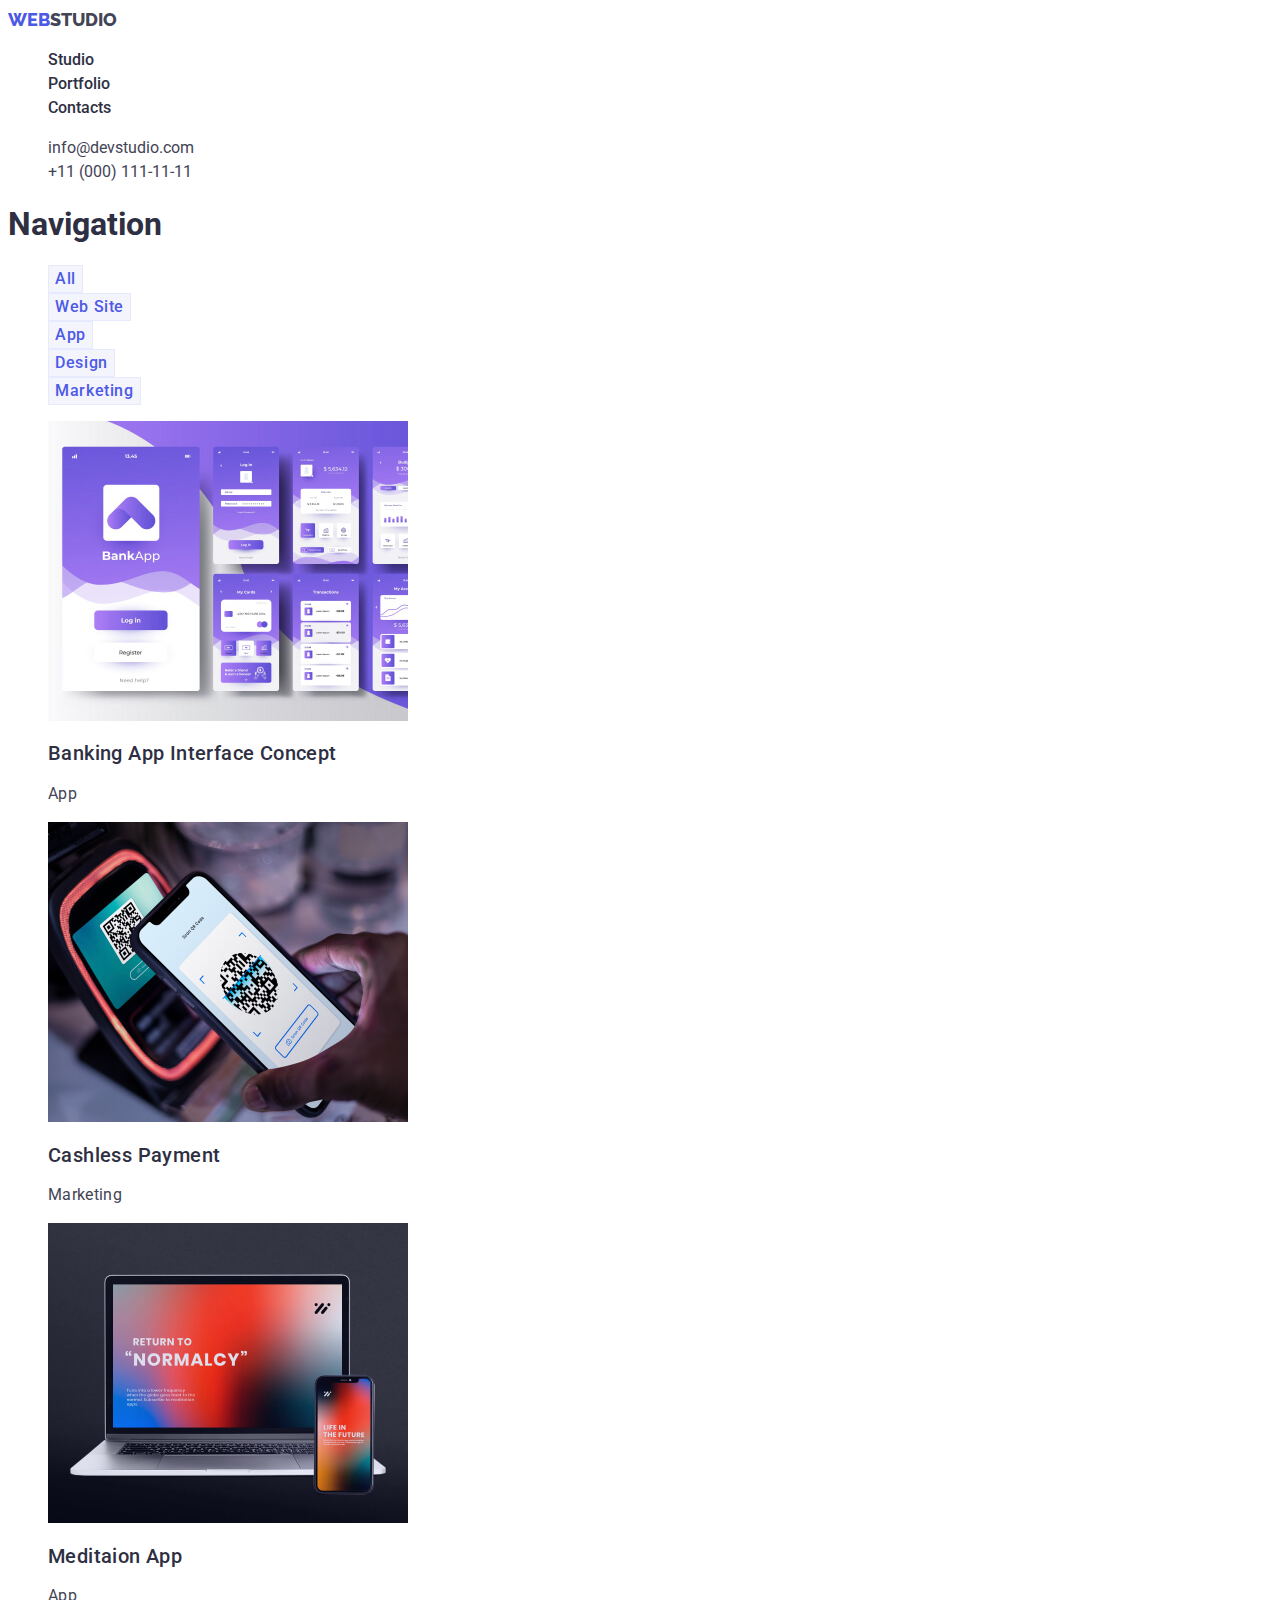
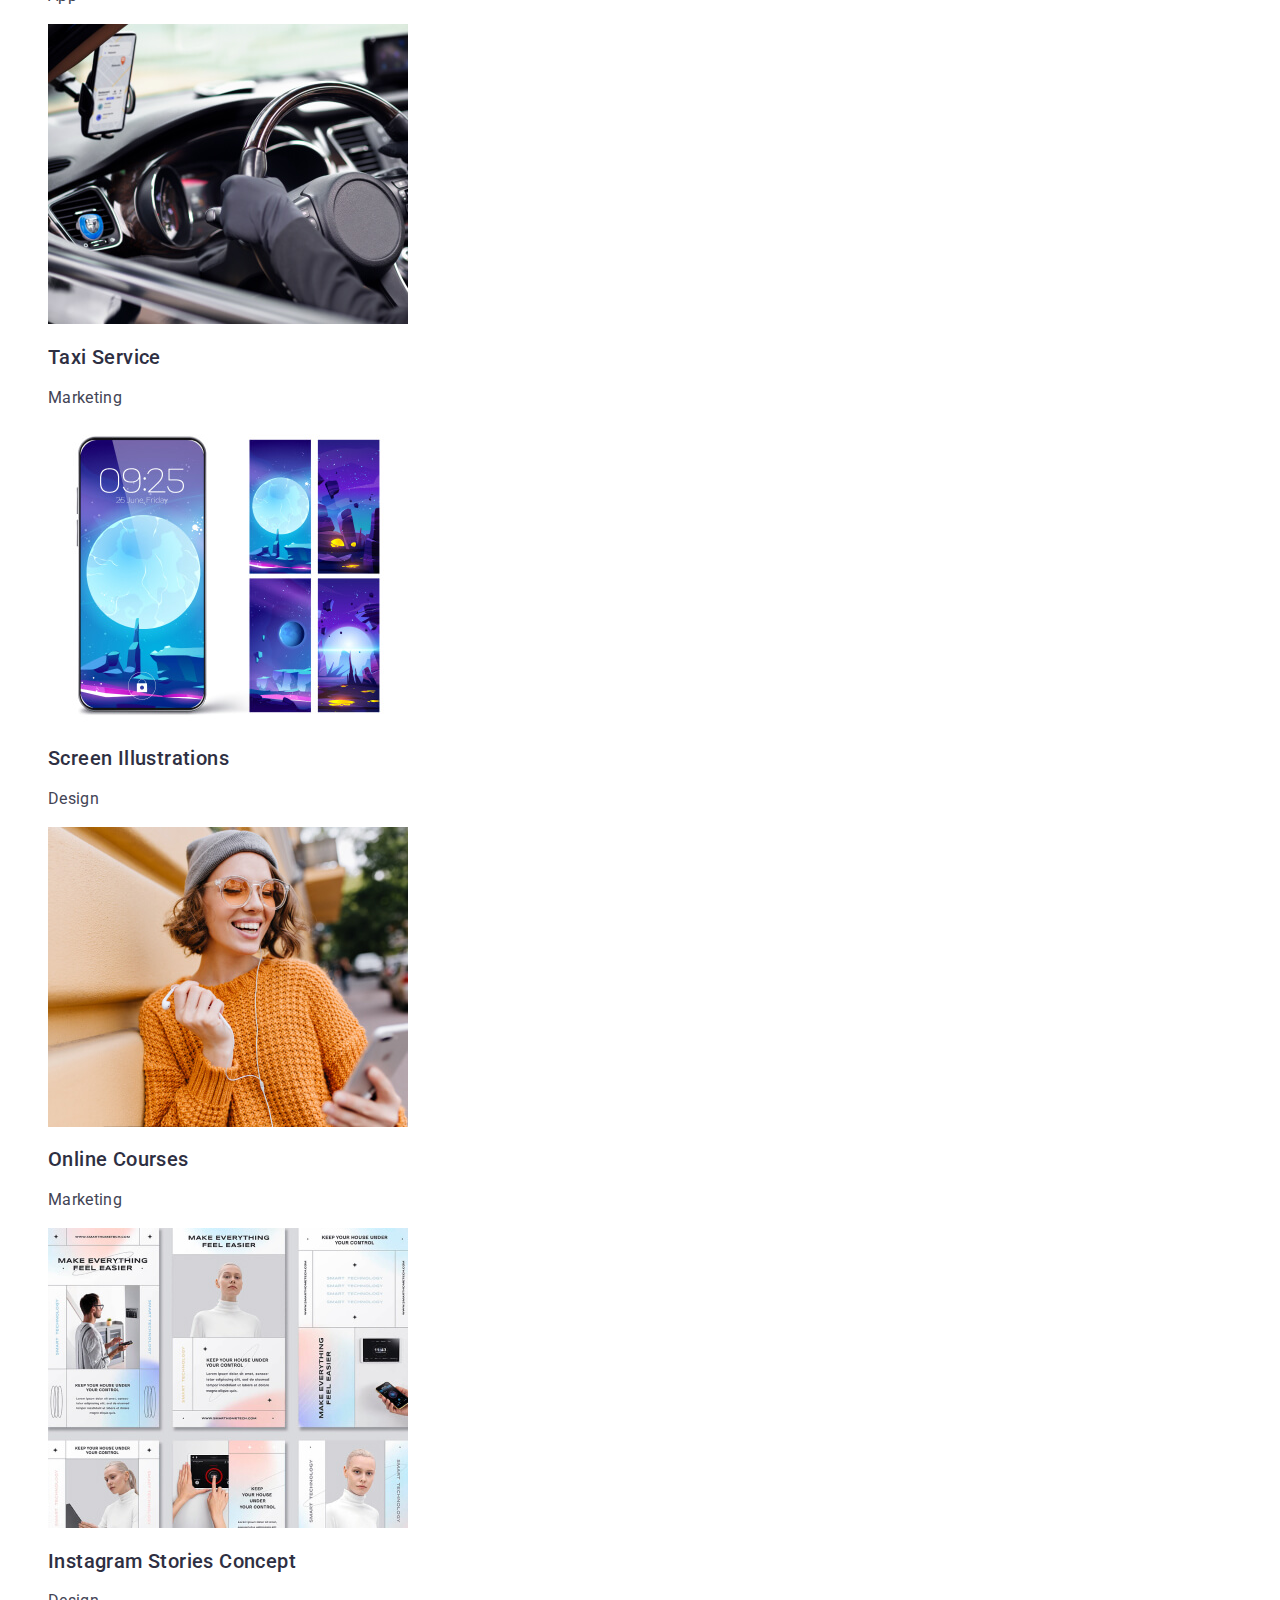
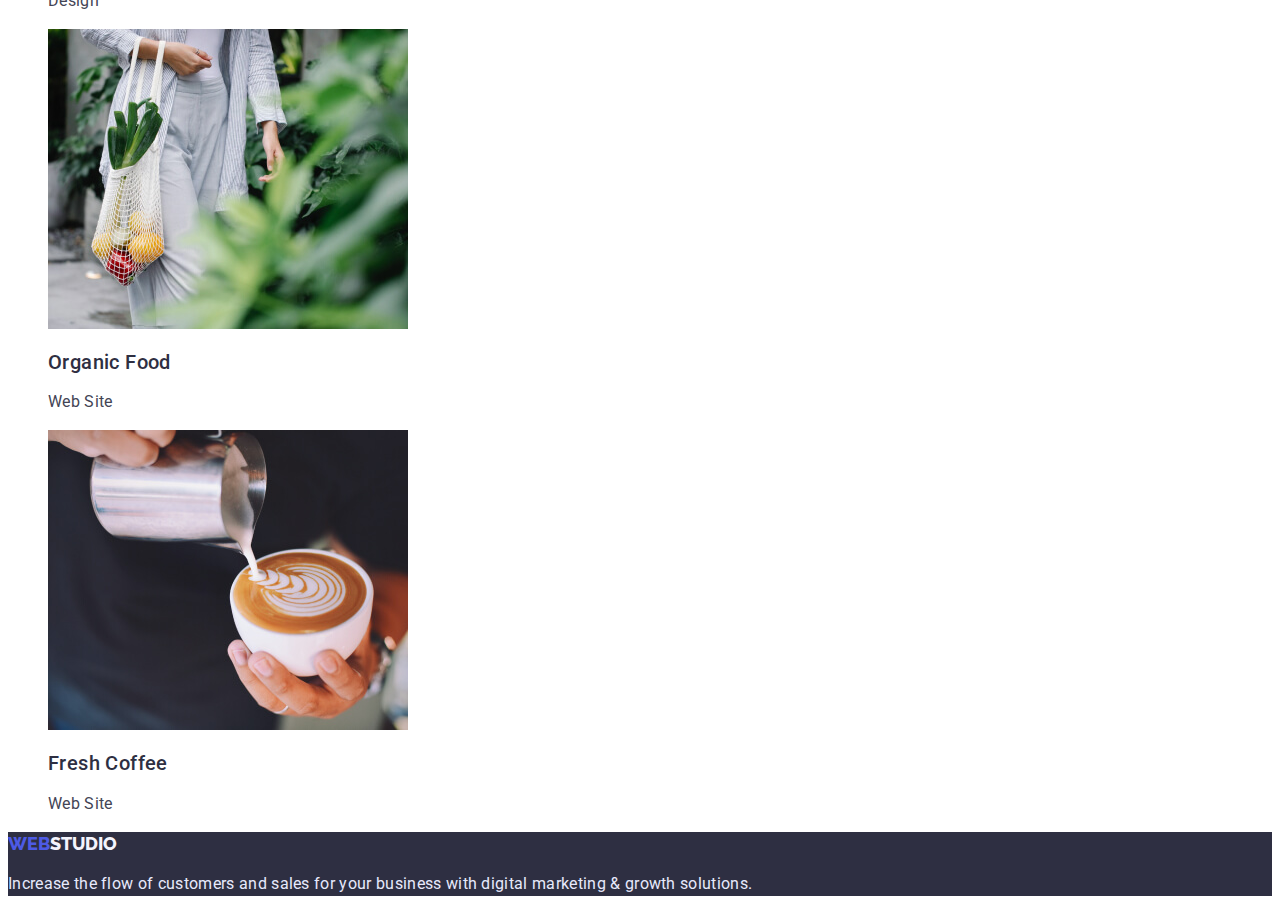
==== portfolio.html @ 5d513c75 "Initial commit" ====
<!DOCTYPE html>
<html lang="en">
  <head>
    <meta charset="UTF-8" />
    <meta http-equiv="X-UA-Compatible" content="IE=edge" />
    <meta name="viewport" content="width=device-width, initial-scale=1.0" />
    <title>WebStudio</title>
    <link rel="stylesheet" href="./css/style.css" />
    <link rel="preconnect" href="https://fonts.googleapis.com" />
    <link rel="preconnect" href="https://fonts.gstatic.com" crossorigin />
    <link
      href="https://fonts.googleapis.com/css2?family=Raleway:wght@800&family=Roboto:wght@400;500;700;900&display=swap"
      rel="stylesheet"
    />
  </head>
  <body>
    <!-- шапка -->
    <header>
      <nav>
        <a href="./index.html" class="logo"
          >Web<span class="logo-text">Studio</span></a
        >
        <ul class="menu">
          <li><a href="./index.html" class="menu-item">Studio</a></li>
          <li><a href="" class="menu-item">Portfolio</a></li>
          <li><a href="" class="menu-item">Contacts</a></li>
        </ul>
      </nav>
      <address class="address">
        <ul>
          <li>
            <a href="mailto:info@devstudio.com" class="address-item"
              >info@devstudio.com</a
            >
          </li>
          <li>
            <a href="tel:+110001111111" class="address-item"
              >+11 (000) 111-11-11</a
            >
          </li>
        </ul>
      </address>
    </header>
    <!-- основа -->
    <main>
      <!-- Перша секція -->
      <section class="filter">
        <h1>Navigation</h1>
          <ul>
            <li class="filter-list">
              <button type="button" class="filter-button">All</button>
            </li>
            <li class="filter-list">
              <button type="button" class="filter-button">Web Site</button>
            </li>
            <li class="filter-list">
              <button type="button" class="filter-button">App</button>
            </li>
            <li class="filter-list">
              <button type="button" class="filter-button">Design</button>
            </li>
            <li class="filter-list">
              <button type="button" class="filter-button">Marketing</button>
            </li>
          </ul>

        <ul>
          <li>
            <a href="">
              <img src="./images/firstsectionimg1.jpg" alt="app" width="360" />
              <h2 class="portfolio-info">Banking App Interface Concept</h2>
              <p class="portfolio-about">App</p>
            </a>
          </li>
          <li>
            <a href="">
              <img
                src="./images/firstsectionimg2.jpg"
                alt="marketing"
                width="360"
              />
              <h2 class="portfolio-info">Cashless Payment</h2>
              <p class="portfolio-about">Marketing</p>
            </a>
          </li>
          <li>
            <a href="">
              <img src="./images/firstsectionimg3.jpg" alt="app" width="360" />
              <h2 class="portfolio-info">Meditaion App</h2>
              <p class="portfolio-about">App</p>
            </a>
          </li>
          <li>
            <a href="">
              <img
                src="./images/secondsectionimg1.jpg"
                alt="Marketing"
                width="360"
              />
              <h2 class="portfolio-info">Taxi Service</h2>
              <p class="portfolio-about">Marketing</p>
            </a>
          </li>
          <li>
            <a href="">
              <img
                src="./images/secondsectionimg2.jpg"
                alt="Design"
                width="360"
              />
              <h2 class="portfolio-info">Screen Illustrations</h2>
              <p class="portfolio-about">Design</p>
            </a>
          </li>
          <li>
            <a href="">
              <img
                src="./images/secondsectionimg3.jpg"
                alt="Marketing"
                width="360"
              />
              <h2 class="portfolio-info">Online Courses</h2>
              <p class="portfolio-about">Marketing</p>
            </a>
          </li>
          <li>
            <a href="">
              <img
                src="./images/thirdsectionimg1.jpg"
                alt="Design"
                width="360"
              />
              <h2 class="portfolio-info">Instagram Stories Concept</h2>
              <p class="portfolio-about">Design</p>
            </a>
          </li>
          <li>
            <a href="">
              <img
                src="./images/thirdsectionimg2.jpg"
                alt="Web Site"
                width="360"
              />
              <h2 class="portfolio-info">Organic Food</h2>
              <p class="portfolio-about">Web Site</p>
            </a>
          </li>
          <li>
            <a href="">
              <img
                src="./images/thirdsectionimg3.jpg"
                alt="Web Site"
                width="360"
              />
              <h2 class="portfolio-info">Fresh Coffee</h2>
              <p class="portfolio-about">Web Site</p>
            </a>
          </li>
        </ul>
      </section>
    </main>
    <footer class="footer">
      <a href="./index.html" class="logo"
        >Web<span class="logo-second-text">Studio</span></a
      >
      <p class="footer-text">
        Increase the flow of customers and sales for your business with digital
        marketing & growth solutions.
      </p>
    </footer>
  </body>
</html>
---- css/style.css ----
/* Root налаштування */
:root {
    --navy-blue: #2E2F42; 
    --slate: #434455;
    --hover-ocean: #404BBF;
    --iris: #4D5AE5;
    --cloud: #F4F4FD;
}
ol, ul {
    list-style: none;
  }
  
a {
    text-decoration: none;
    font-style: normal;

}

body {
    font-family: "Roboto", sans-serif;
    color: #2E2F42;
    background-color: #fff;
}

/* Studio! */

/* Header */
/* Header logo */
.logo {
    font-family: "Raleway", sans-serif;
    font-weight: 800;
    font-size: 18px;
    line-height: 24px;
    color: var(--iris);
    text-transform: uppercase;
}

.logo-text {
    color: var(--slate);
}
.logo-second-text {
    color: var(--cloud);
}
/* /Header logo */
/* Header Menu */
.menu {
    font-weight: 500;
    font-size: 16px;
    line-height: 24px;
}
.menu-item {
    color: var(--navy-blue);
}
.menu-item:hover,
.menu-item:focus {
    color: var(--hover-ocean);
}
/* /Header Menu */
/* Header address */
.address {
}
.address-item {
    color: var(--slate);
    font-weight: 400;
    font-size: 16px;
    line-height: 24px;
}
.address-item:hover,
.address-item:focus {
    color: var(--hover-ocean);
}
/* /Header address */
/* /Header */

/* Main */
/* Hero section */
.hero-section {
    background-color: var(--navy-blue) ;
}
.hero-text {
    color: #fff;
    font-weight: 700;
    font-size: 56px;
    line-height: 60px;
    letter-spacing: 0.02em;
    
}
.hero-button {
    background-color: var(--iris);
    color: #fff;
    font-weight: 500;
    font-size: 16px;
    line-height: 24px;  
    letter-spacing: 0.04em;
    font-family: inherit;
    cursor: pointer;
}
.hero-button:hover,
.hero-button:focus {
    background-color: var(--hover-ocean);
}
/* /Hero section */

/* Section text */
.info {
}
.info-main{
    font-weight: 500;
    font-size: 20px;
    line-height: 24px;
    color: var(--navy-blue);
}
.info-text {
    font-weight: 400;
    font-size: 16px;
    line-height: 24px;
    letter-spacing: 0.02em;
    color: var(--slate);
}
/* /Section text */

/* Section about working */
.work {
}
.work-main {
    font-weight: 700;
    font-size: 36px;
    line-height: 40px;
    letter-spacing: 0.02em;
    color: var(--navy-blue);
}
/* /Section about working */


/* Section Team */
.team {
    background: var(--cloud);
}
.team-main {
    font-weight: 700;
    font-size: 36px;
    line-height: 40px;
    letter-spacing: 0.02em;
    color: var(--navy-blue);
}
.team-block {
    background-color: #fff;
}
.about-team {
    font-weight: 500;
    font-size: 20px;
    line-height: 24px;
    letter-spacing: 0.02em;
    color: var(--navy-blue);
}
.team-position {
    font-weight: 400;
    font-size: 16px;
    line-height: 24px;
    letter-spacing: 0.02em;
    color: var(--slate);
}
/* /Section Team */
/* /Main */

/* footer */
.footer {
    background-color: var(--navy-blue);
}
.footer-text {
    font-weight: 400;
    font-size: 16px;
    line-height: 24px;
    letter-spacing: 0.02em;
    color: #E7E9FC;
}

/* Portfolio */
.filter {
}
.filter-list {

}
.filter-button {
    font-family: inherit;
    font-weight: 500;
    font-size: 16px;
    line-height: 24px;
    letter-spacing: 0.04em;
    background-color: #F4F4FD;
    color: #4D5AE5;
    border: 1px solid rgba(231, 233, 252, 1);
    cursor: pointer;
}
.filter-button:hover,
.filter-button:focus {
    background-color: var(--hover-ocean);
    color: #fff;
}
.portfolio-info {
    font-weight: 500;
    font-size: 20px;
    line-height: 24px;
    letter-spacing: 0.02em;
    color: var(--navy-blue);
}
.portfolio-about {
    font-weight: 400;
    font-size: 16px;
    line-height: 24px;
    letter-spacing: 0.02em;
    color: var(--slate);
}
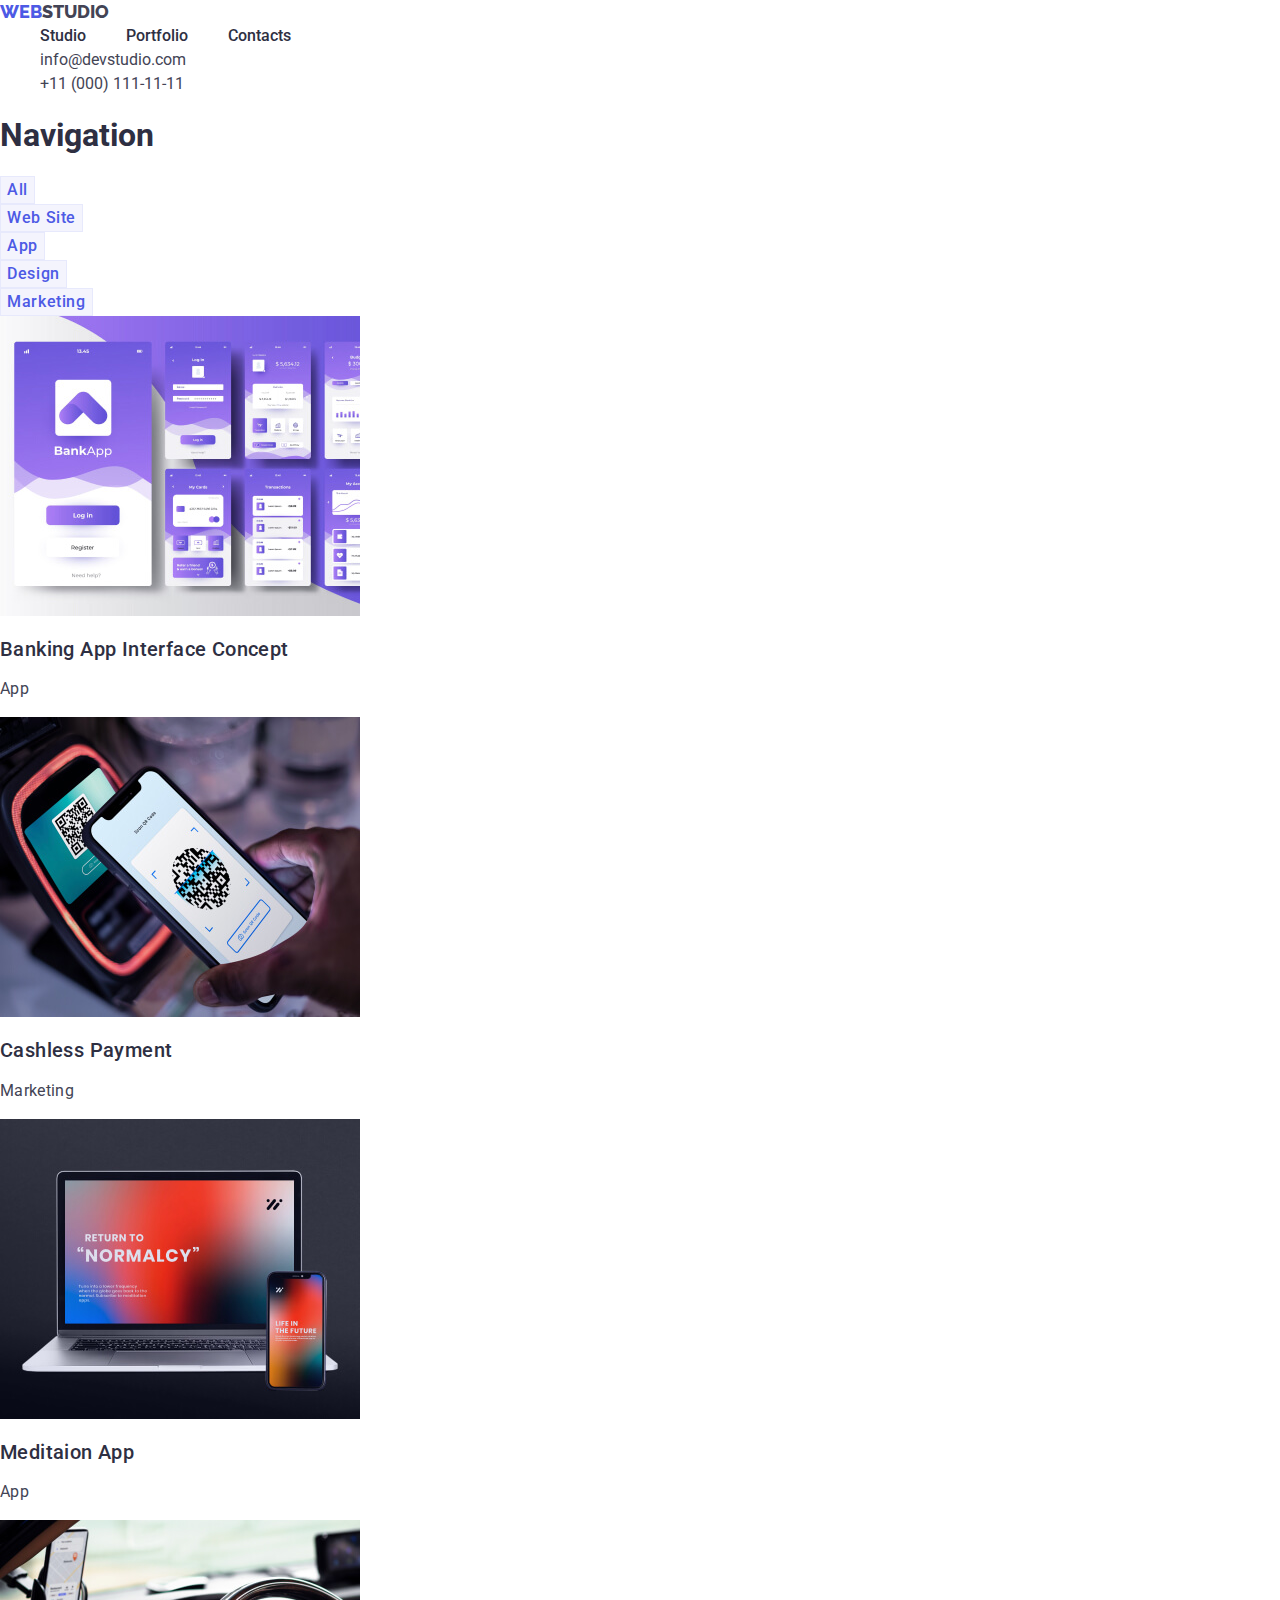
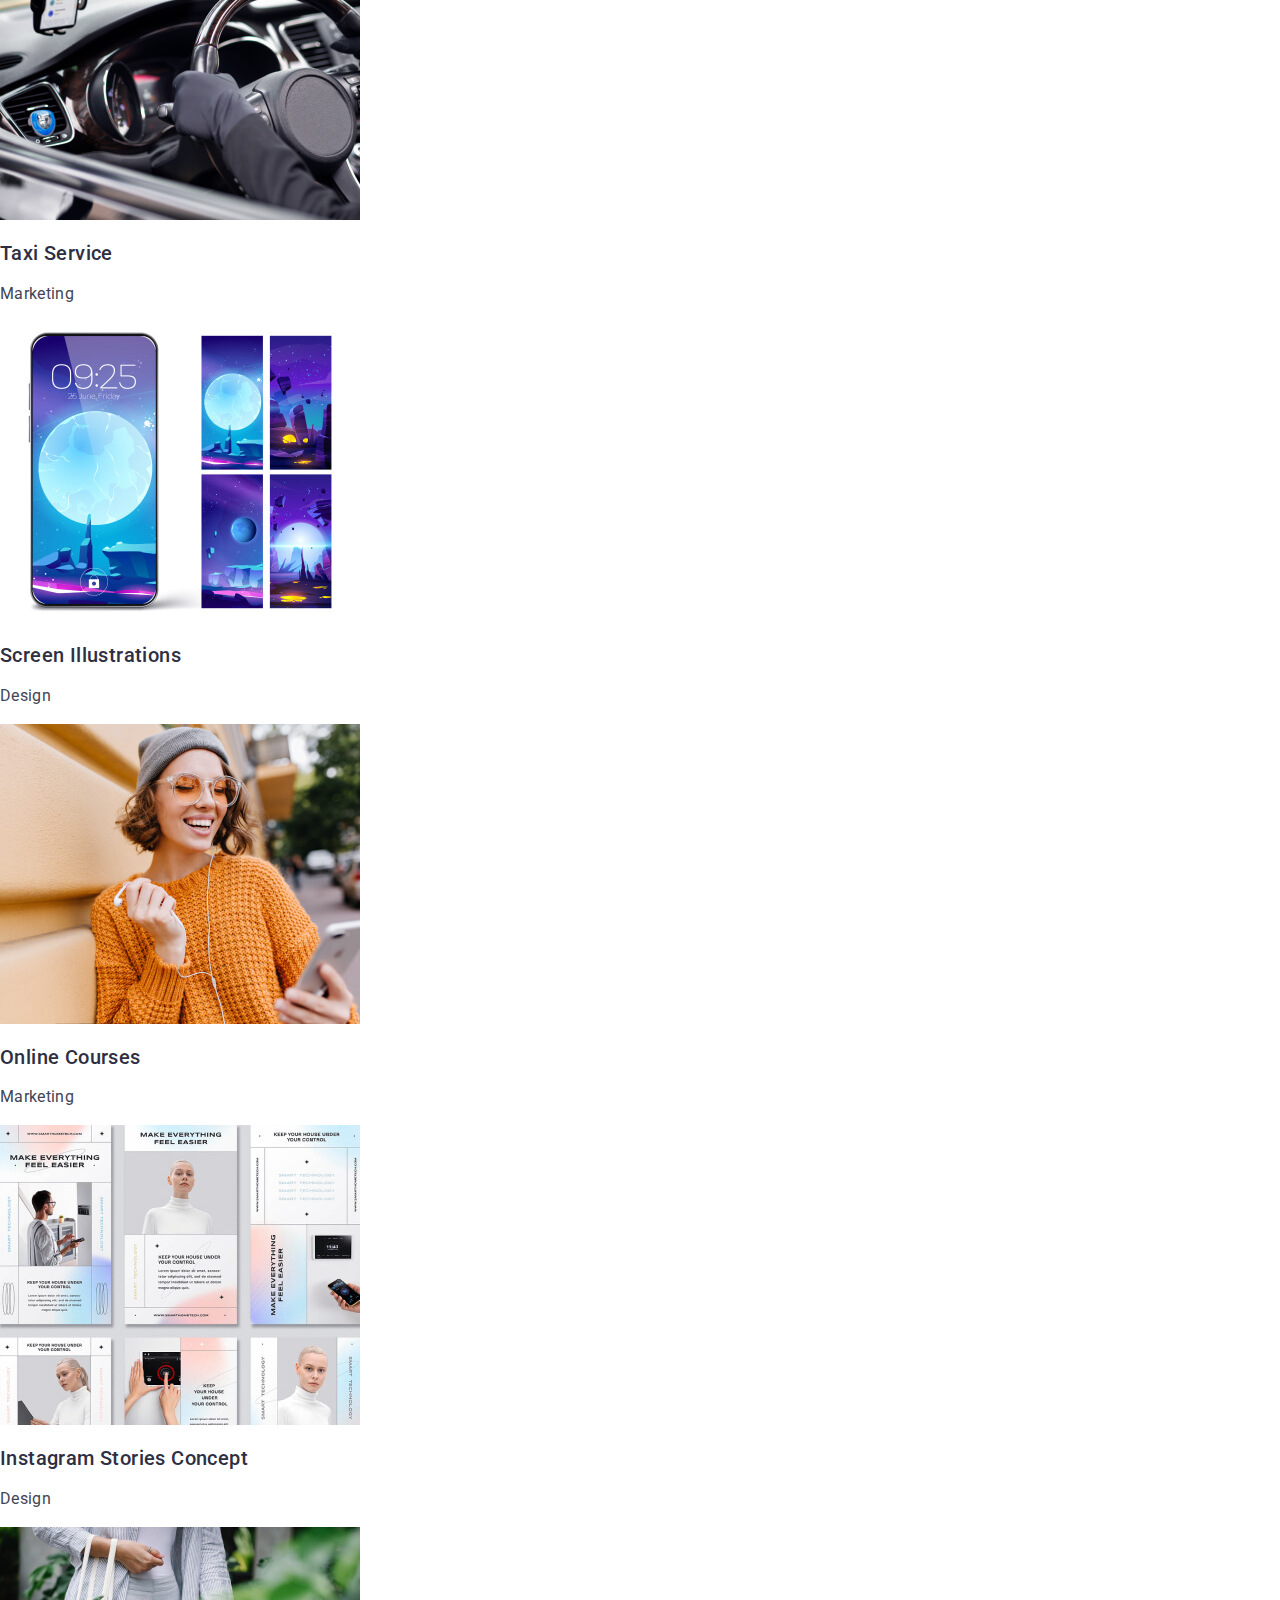
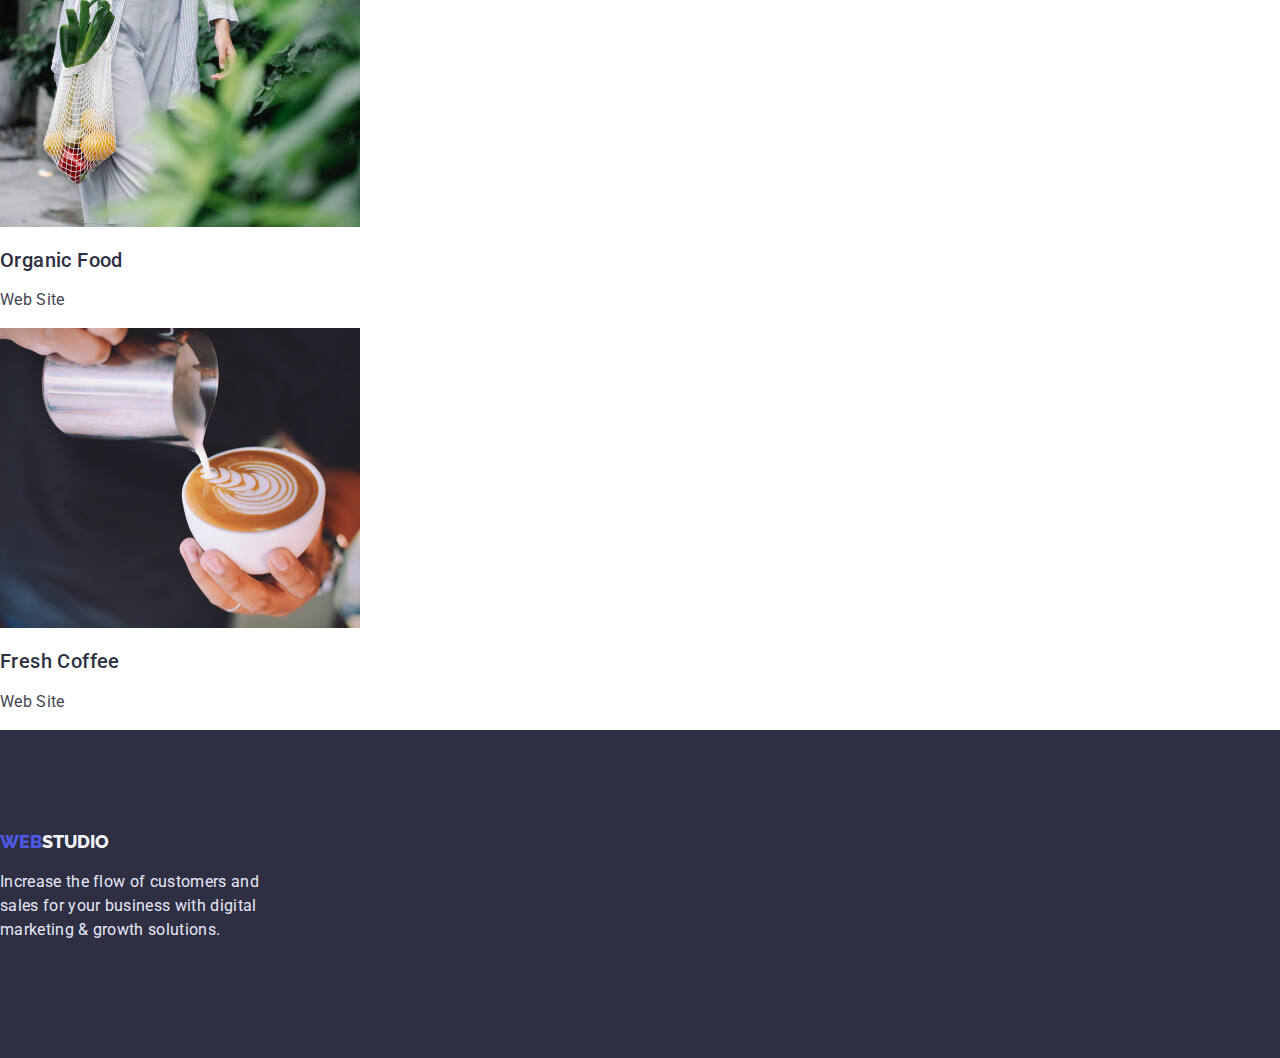
==== commit 842b6343: ""Studio" html+css final" ====
--- a/portfolio.html
+++ b/portfolio.html
@@ -5,6 +5,7 @@
     <meta http-equiv="X-UA-Compatible" content="IE=edge" />
     <meta name="viewport" content="width=device-width, initial-scale=1.0" />
     <title>WebStudio</title>
+    <link rel="stylesheet" href="https://cdnjs.cloudflare.com/ajax/libs/modern-normalize/1.1.0/modern-normalize.min.css">
     <link rel="stylesheet" href="./css/style.css" />
     <link rel="preconnect" href="https://fonts.googleapis.com" />
     <link rel="preconnect" href="https://fonts.gstatic.com" crossorigin />
--- a/css/style.css
+++ b/css/style.css
@@ -8,6 +8,9 @@
 }
 ol, ul {
     list-style: none;
+    margin: 0; 
+    padding-left: 0;
+    
   }
   
 a {
@@ -22,10 +25,38 @@
     background-color: #fff;
 }
 
+.container {
+    max-width: 1128px;
+    padding: 0 15px;
+    margin: 0 auto;
+
+
+
+    /* outline: 2px solid teal; */
+}
+
 /* Studio! */
 
 /* Header */
 /* Header logo */
+.flex-header {
+    display: flex;
+    align-items: center;
+    padding: 24px 0;
+    /* outline: 2px solid teal; */
+
+}
+
+.navigation {
+    display: flex;
+    align-items: center;
+
+
+
+
+    
+}
+
 .logo {
     font-family: "Raleway", sans-serif;
     font-weight: 800;
@@ -33,13 +64,45 @@
     line-height: 24px;
     color: var(--iris);
     text-transform: uppercase;
+    
 }
 
 .logo-text {
     color: var(--slate);
+    padding: 24px 0;
 }
 .logo-second-text {
     color: var(--cloud);
+}
+
+.menu {
+    display: flex;
+
+}
+
+
+.menu-item {
+    margin-left: 40px;
+    padding: 24px 0;
+}
+
+.address {
+    margin-left: auto;
+    
+
+
+
+    
+}
+.address-list {
+    display: flex;
+    
+
+}
+
+.address-item {
+    margin-left: 40px;
+    padding: 24px 0;
 }
 /* /Header logo */
 /* Header Menu */
@@ -57,8 +120,7 @@
 }
 /* /Header Menu */
 /* Header address */
-.address {
-}
+
 .address-item {
     color: var(--slate);
     font-weight: 400;
@@ -75,25 +137,57 @@
 /* Main */
 /* Hero section */
 .hero-section {
+    padding-top: 188px;
+    padding-bottom: 188px;
     background-color: var(--navy-blue) ;
-}
+    min-width: 1440px;
+    height: 600px;
+
+
+
+    /* outline: 2px solid teal; */
+}
+.hero-center {
+    text-align: center;
+}
+
 .hero-text {
+    text-align: center;
+    margin-bottom: 48px;
+    margin-top: 0;
+    margin-left: auto;
+    margin-right: auto;
+    width: 496px;
     color: #fff;
     font-weight: 700;
     font-size: 56px;
     line-height: 60px;
     letter-spacing: 0.02em;
     
+
+    /* outline: 2px solid tomato; */
 }
 .hero-button {
+    width: 169px;
+    height: 56px;
     background-color: var(--iris);
     color: #fff;
+    box-shadow: 0px 4px 4px rgba(0, 0, 0, 0.15); 
+    border: none;
+    border-radius: 4px;
     font-weight: 500;
     font-size: 16px;
     line-height: 24px;  
     letter-spacing: 0.04em;
     font-family: inherit;
     cursor: pointer;
+
+
+
+
+
+
+    /* outline: 2px solid tomato; */
 }
 .hero-button:hover,
 .hero-button:focus {
@@ -104,6 +198,17 @@
 /* Section text */
 .info {
 }
+
+.main-list {
+    display: flex;
+    padding: 0;
+    margin-top: 120px;
+}
+
+.main-list .item + .item {
+    margin-left: 24px;
+}
+
 .info-main{
     font-weight: 500;
     font-size: 20px;
@@ -121,20 +226,44 @@
 
 /* Section about working */
 .work {
-}
+    margin-top: 120px;
+
+    
+}
+
+
+
 .work-main {
     font-weight: 700;
     font-size: 36px;
     line-height: 40px;
     letter-spacing: 0.02em;
     color: var(--navy-blue);
-}
+    margin-top: 0;
+    margin-bottom: 72px;
+    text-align: center;
+    
+}
+
+.work-list {
+    display: flex;
+    gap: 24px;
+    padding: 0;
+}
+
+.img-work {
+    max-width: 100% ;
+    height: auto;
+}
+
 /* /Section about working */
 
 
 /* Section Team */
 .team {
-    background: var(--cloud);
+    background-color: var(--cloud);
+    margin-top: 120px;
+    padding-bottom: 120px;
 }
 .team-main {
     font-weight: 700;
@@ -142,16 +271,39 @@
     line-height: 40px;
     letter-spacing: 0.02em;
     color: var(--navy-blue);
-}
+    margin: 0;
+    margin-left: auto;
+    margin-right: auto;
+    padding-top: 120px;
+    padding-bottom: 72px;
+    text-align: center;
+    
+}
+
+.team-list {
+    display: flex;
+    gap: 24px;
+}
+
 .team-block {
     background-color: #fff;
-}
+    text-align: center;
+    
+}
+
+.team-img {
+    max-width: 100% ;
+    height: auto;
+}
+
 .about-team {
     font-weight: 500;
     font-size: 20px;
     line-height: 24px;
     letter-spacing: 0.02em;
     color: var(--navy-blue);
+    margin-top: 32px;
+    margin-bottom: 8px;
 }
 .team-position {
     font-weight: 400;
@@ -159,6 +311,8 @@
     line-height: 24px;
     letter-spacing: 0.02em;
     color: var(--slate);
+    margin-top: 0;
+    margin-bottom: 32px;
 }
 /* /Section Team */
 /* /Main */
@@ -166,13 +320,21 @@
 /* footer */
 .footer {
     background-color: var(--navy-blue);
-}
+    padding: 100px 0;
+}
+
+.footer-logo {
+    margin-bottom: 16px;
+
+}
+
 .footer-text {
     font-weight: 400;
     font-size: 16px;
     line-height: 24px;
     letter-spacing: 0.02em;
     color: #E7E9FC;
+    width: 264px;
 }
 
 /* Portfolio */
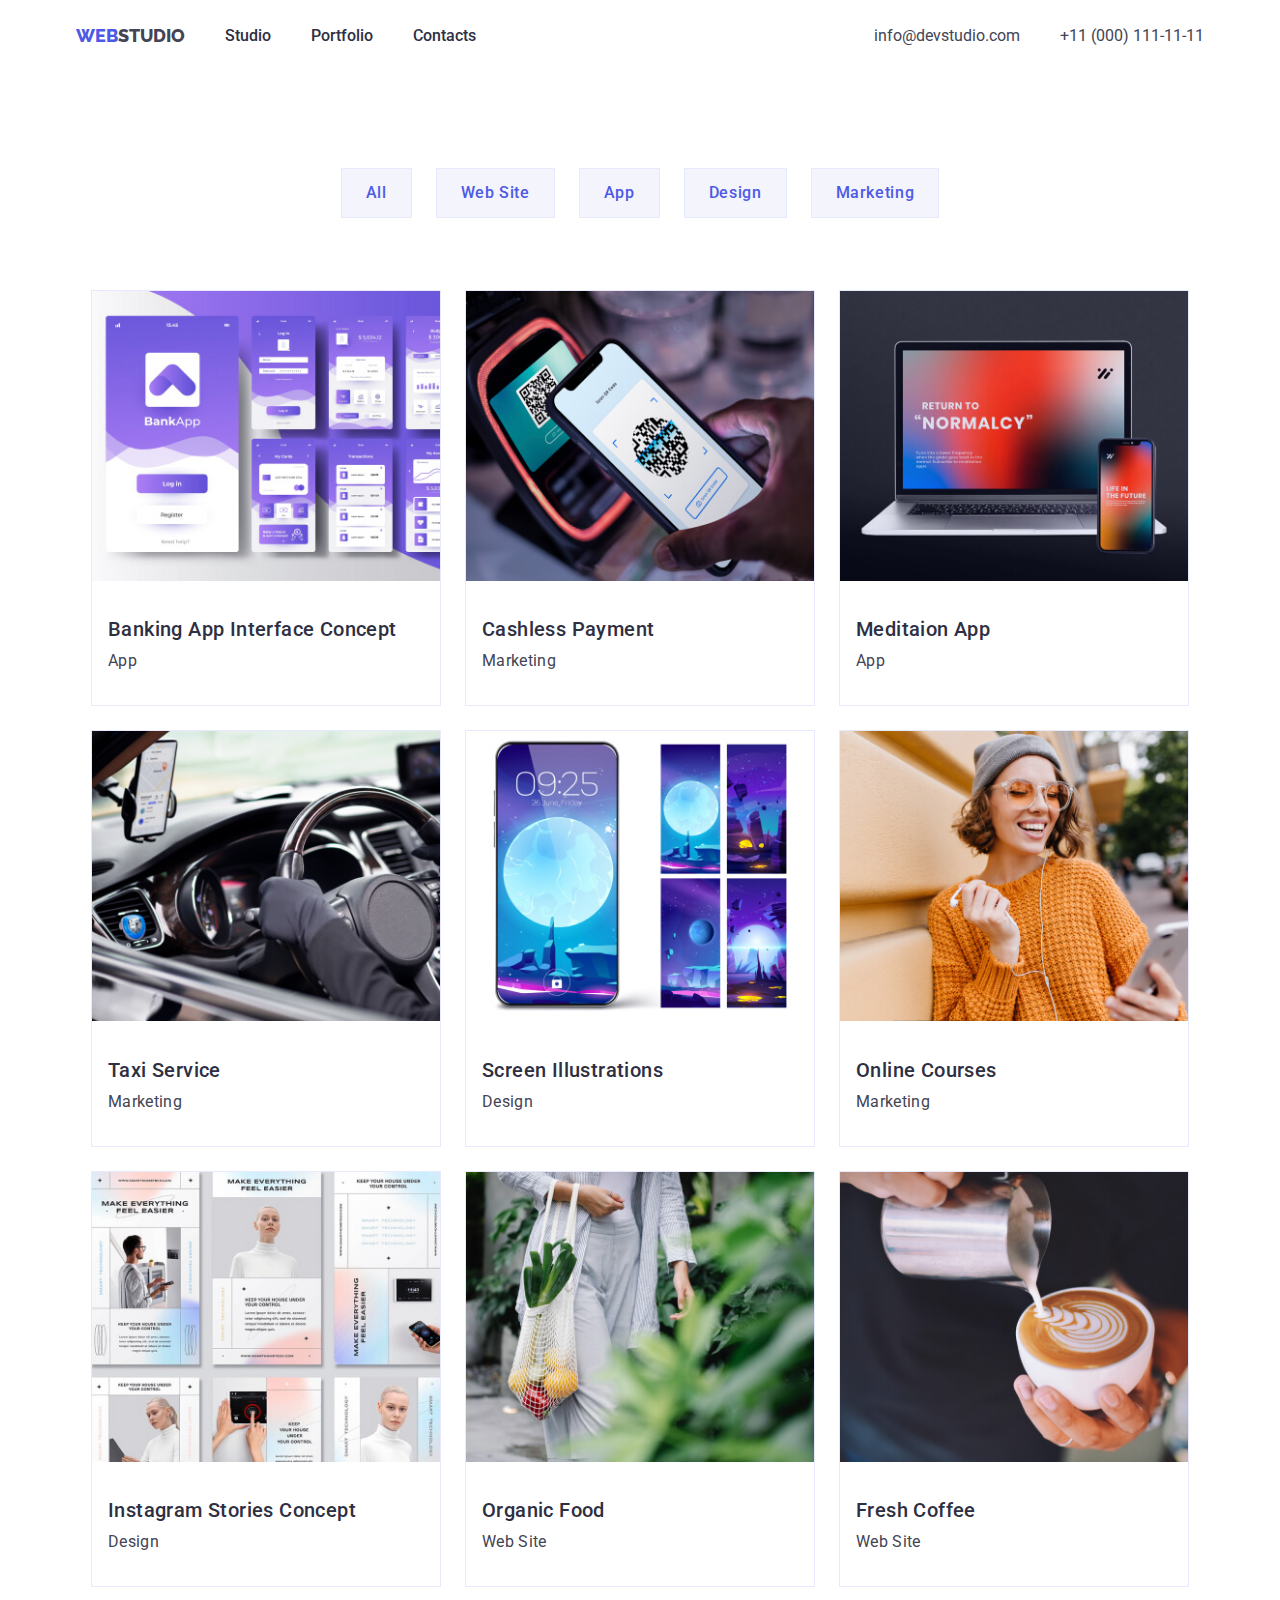
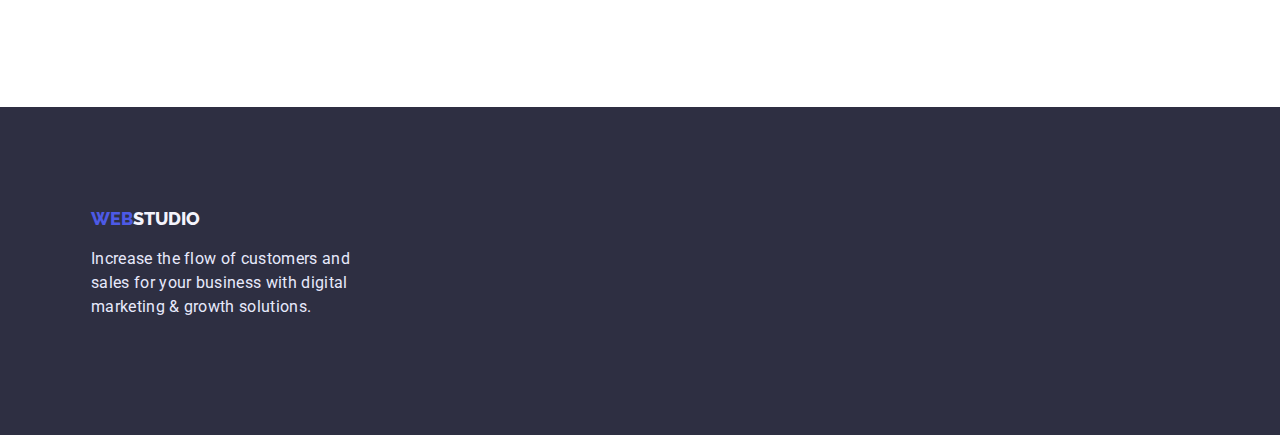
==== commit 61a8ccec: "change portfolio final" ====
--- a/portfolio.html
+++ b/portfolio.html
@@ -5,7 +5,10 @@
     <meta http-equiv="X-UA-Compatible" content="IE=edge" />
     <meta name="viewport" content="width=device-width, initial-scale=1.0" />
     <title>WebStudio</title>
-    <link rel="stylesheet" href="https://cdnjs.cloudflare.com/ajax/libs/modern-normalize/1.1.0/modern-normalize.min.css">
+    <link
+      rel="stylesheet"
+      href="https://cdnjs.cloudflare.com/ajax/libs/modern-normalize/1.1.0/modern-normalize.min.css"
+    />
     <link rel="stylesheet" href="./css/style.css" />
     <link rel="preconnect" href="https://fonts.googleapis.com" />
     <link rel="preconnect" href="https://fonts.gstatic.com" crossorigin />
@@ -17,157 +20,199 @@
   <body>
     <!-- шапка -->
     <header>
-      <nav>
-        <a href="./index.html" class="logo"
-          >Web<span class="logo-text">Studio</span></a
-        >
-        <ul class="menu">
-          <li><a href="./index.html" class="menu-item">Studio</a></li>
-          <li><a href="" class="menu-item">Portfolio</a></li>
-          <li><a href="" class="menu-item">Contacts</a></li>
-        </ul>
-      </nav>
-      <address class="address">
-        <ul>
-          <li>
-            <a href="mailto:info@devstudio.com" class="address-item"
-              >info@devstudio.com</a
-            >
-          </li>
-          <li>
-            <a href="tel:+110001111111" class="address-item"
-              >+11 (000) 111-11-11</a
-            >
-          </li>
-        </ul>
-      </address>
+      <div class="container flex-header">
+        <nav class="navigation">
+          <a href="./index.html" class="logo"
+            >Web<span class="logo-text">Studio</span></a
+          >
+          <ul class="menu">
+            <li><a href="./index.html" class="menu-item">Studio</a></li>
+            <li><a href="" class="menu-item">Portfolio</a></li>
+            <li><a href="" class="menu-item">Contacts</a></li>
+          </ul>
+        </nav>
+        <address class="address">
+          <ul class="address-list">
+            <li>
+              <a href="mailto:info@devstudio.com" class="address-item"
+                >info@devstudio.com</a
+              >
+            </li>
+            <li>
+              <a href="tel:+110001111111" class="address-item"
+                >+11 (000) 111-11-11</a
+              >
+            </li>
+          </ul>
+        </address>
+      </div>
     </header>
     <!-- основа -->
     <main>
       <!-- Перша секція -->
       <section class="filter">
-        <h1>Navigation</h1>
-          <ul>
-            <li class="filter-list">
+        <div class="container-filter">
+          <ul class="filter-list">
+            <li class="item">
               <button type="button" class="filter-button">All</button>
             </li>
-            <li class="filter-list">
+            <li class="item">
               <button type="button" class="filter-button">Web Site</button>
             </li>
-            <li class="filter-list">
+            <li class="item">
               <button type="button" class="filter-button">App</button>
             </li>
-            <li class="filter-list">
+            <li class="item">
               <button type="button" class="filter-button">Design</button>
             </li>
-            <li class="filter-list">
+            <li class="item">
               <button type="button" class="filter-button">Marketing</button>
             </li>
           </ul>
+        </div>
 
-        <ul>
-          <li>
-            <a href="">
-              <img src="./images/firstsectionimg1.jpg" alt="app" width="360" />
-              <h2 class="portfolio-info">Banking App Interface Concept</h2>
-              <p class="portfolio-about">App</p>
-            </a>
-          </li>
-          <li>
-            <a href="">
-              <img
-                src="./images/firstsectionimg2.jpg"
-                alt="marketing"
-                width="360"
-              />
-              <h2 class="portfolio-info">Cashless Payment</h2>
-              <p class="portfolio-about">Marketing</p>
-            </a>
-          </li>
-          <li>
-            <a href="">
-              <img src="./images/firstsectionimg3.jpg" alt="app" width="360" />
-              <h2 class="portfolio-info">Meditaion App</h2>
-              <p class="portfolio-about">App</p>
-            </a>
-          </li>
-          <li>
-            <a href="">
-              <img
-                src="./images/secondsectionimg1.jpg"
-                alt="Marketing"
-                width="360"
-              />
-              <h2 class="portfolio-info">Taxi Service</h2>
-              <p class="portfolio-about">Marketing</p>
-            </a>
-          </li>
-          <li>
-            <a href="">
-              <img
-                src="./images/secondsectionimg2.jpg"
-                alt="Design"
-                width="360"
-              />
-              <h2 class="portfolio-info">Screen Illustrations</h2>
-              <p class="portfolio-about">Design</p>
-            </a>
-          </li>
-          <li>
-            <a href="">
-              <img
-                src="./images/secondsectionimg3.jpg"
-                alt="Marketing"
-                width="360"
-              />
-              <h2 class="portfolio-info">Online Courses</h2>
-              <p class="portfolio-about">Marketing</p>
-            </a>
-          </li>
-          <li>
-            <a href="">
-              <img
-                src="./images/thirdsectionimg1.jpg"
-                alt="Design"
-                width="360"
-              />
-              <h2 class="portfolio-info">Instagram Stories Concept</h2>
-              <p class="portfolio-about">Design</p>
-            </a>
-          </li>
-          <li>
-            <a href="">
-              <img
-                src="./images/thirdsectionimg2.jpg"
-                alt="Web Site"
-                width="360"
-              />
-              <h2 class="portfolio-info">Organic Food</h2>
-              <p class="portfolio-about">Web Site</p>
-            </a>
-          </li>
-          <li>
-            <a href="">
-              <img
-                src="./images/thirdsectionimg3.jpg"
-                alt="Web Site"
-                width="360"
-              />
-              <h2 class="portfolio-info">Fresh Coffee</h2>
-              <p class="portfolio-about">Web Site</p>
-            </a>
-          </li>
-        </ul>
+        <div class="container">
+          <ul class="list-content">
+            <li class="item-con">
+              <a href="">
+                <img
+                  class="img-content"
+                  src="./images/firstsectionimg1.jpg"
+                  alt="app"
+                  width="360"
+                />
+                <div class="description">
+                  <h2 class="portfolio-info">Banking App Interface Concept</h2>
+                  <p class="portfolio-about">App</p>
+                </div>
+              </a>
+            </li>
+            <li class="item-con">
+              <a href="">
+                <img
+                  class="img-content"
+                  src="./images/firstsectionimg2.jpg"
+                  alt="marketing"
+                  width="360"
+                />
+                <div class="description">
+                  <h2 class="portfolio-info">Cashless Payment</h2>
+                  <p class="portfolio-about">Marketing</p>
+                </div>
+              </a>
+            </li>
+            <li class="item-con">
+              <a href="">
+                <img
+                  class="img-content"
+                  src="./images/firstsectionimg3.jpg"
+                  alt="app"
+                  width="360"
+                />
+                <div class="description">
+                  <h2 class="portfolio-info">Meditaion App</h2>
+                  <p class="portfolio-about">App</p>
+                </div>
+              </a>
+            </li>
+            <li class="item-con">
+              <a href="">
+                <img
+                  class="img-content"
+                  src="./images/secondsectionimg1.jpg"
+                  alt="Marketing"
+                  width="360"
+                />
+                <div class="description">
+                  <h2 class="portfolio-info">Taxi Service</h2>
+                  <p class="portfolio-about">Marketing</p>
+                </div>
+              </a>
+            </li>
+            <li class="item-con">
+              <a href="">
+                <img
+                  class="img-content"
+                  src="./images/secondsectionimg2.jpg"
+                  alt="Design"
+                  width="360"
+                />
+                <div class="description">
+                  <h2 class="portfolio-info">Screen Illustrations</h2>
+                  <p class="portfolio-about">Design</p>
+                </div>
+              </a>
+            </li>
+            <li class="item-con">
+              <a href="">
+                <img
+                  class="img-content"
+                  src="./images/secondsectionimg3.jpg"
+                  alt="Marketing"
+                  width="360"
+                />
+                <div class="description">
+                  <h2 class="portfolio-info">Online Courses</h2>
+                  <p class="portfolio-about">Marketing</p>
+                </div>
+              </a>
+            </li>
+            <li class="item-con">
+              <a href="">
+                <img
+                  class="img-content"
+                  src="./images/thirdsectionimg1.jpg"
+                  alt="Design"
+                  width="360"
+                />
+                <div class="description">
+                  <h2 class="portfolio-info">Instagram Stories Concept</h2>
+                  <p class="portfolio-about">Design</p>
+                </div>
+              </a>
+            </li>
+            <li class="item-con">
+              <a href="">
+                <img
+                  class="img-content"
+                  src="./images/thirdsectionimg2.jpg"
+                  alt="Web Site"
+                  width="360"
+                />
+                <div class="description">
+                  <h2 class="portfolio-info">Organic Food</h2>
+                  <p class="portfolio-about">Web Site</p>
+                </div>
+              </a>
+            </li>
+            <li class="item-con">
+              <a href="">
+                <img
+                  class="img-content"
+                  src="./images/thirdsectionimg3.jpg"
+                  alt="Web Site"
+                  width="360"
+                />
+                <div class="description">
+                  <h2 class="portfolio-info">Fresh Coffee</h2>
+                  <p class="portfolio-about">Web Site</p>
+                </div>
+              </a>
+            </li>
+          </ul>
+        </div>
       </section>
     </main>
     <footer class="footer">
-      <a href="./index.html" class="logo"
-        >Web<span class="logo-second-text">Studio</span></a
-      >
-      <p class="footer-text">
-        Increase the flow of customers and sales for your business with digital
-        marketing & growth solutions.
-      </p>
+      <div class="container">
+        <a href="./index.html" class="logo footer-logo"
+          >Web<span class="logo-second-text">Studio</span></a
+        >
+        <p class="footer-text">
+          Increase the flow of customers and sales for your business with
+          digital marketing & growth solutions.
+        </p>
+      </div>
     </footer>
   </body>
 </html>
--- a/css/style.css
+++ b/css/style.css
@@ -339,10 +339,23 @@
 
 /* Portfolio */
 .filter {
-}
+    margin-top: 96px;
+}
+
+.container-filter {
+
+}
+
 .filter-list {
-
-}
+    display: flex;
+    justify-content: center;
+
+}
+
+.filter-list .item + .item {
+    margin-left: 24px;
+}
+
 .filter-button {
     font-family: inherit;
     font-weight: 500;
@@ -353,12 +366,64 @@
     color: #4D5AE5;
     border: 1px solid rgba(231, 233, 252, 1);
     cursor: pointer;
+    padding: 12px 24px;
+
 }
 .filter-button:hover,
 .filter-button:focus {
     background-color: var(--hover-ocean);
     color: #fff;
 }
+
+.list-content {
+    display: flex;
+    flex-wrap: wrap;
+    justify-content: center;
+    margin-left: 0;
+    gap: 24px;
+    
+    margin-top: 72px;
+    margin-bottom: 120px;
+
+
+    
+    
+}
+
+.item-con {
+    flex-basis: calc((100% - 48px) / 3);
+    border: 1px solid #E7E9FC;
+
+    
+}
+
+
+
+.img-content {
+    max-width: 100% ;
+    height: auto;
+
+}
+
+.description {
+    margin-left: 16px;
+    margin-top: 32px;
+    margin-bottom: 32px;
+
+}
+
+.portfolio-info {
+    margin-bottom: 8px;
+
+}
+
+
+.portfolio-about {
+    margin-top: 0;
+    margin-bottom: 32px;
+}
+
+
 .portfolio-info {
     font-weight: 500;
     font-size: 20px;
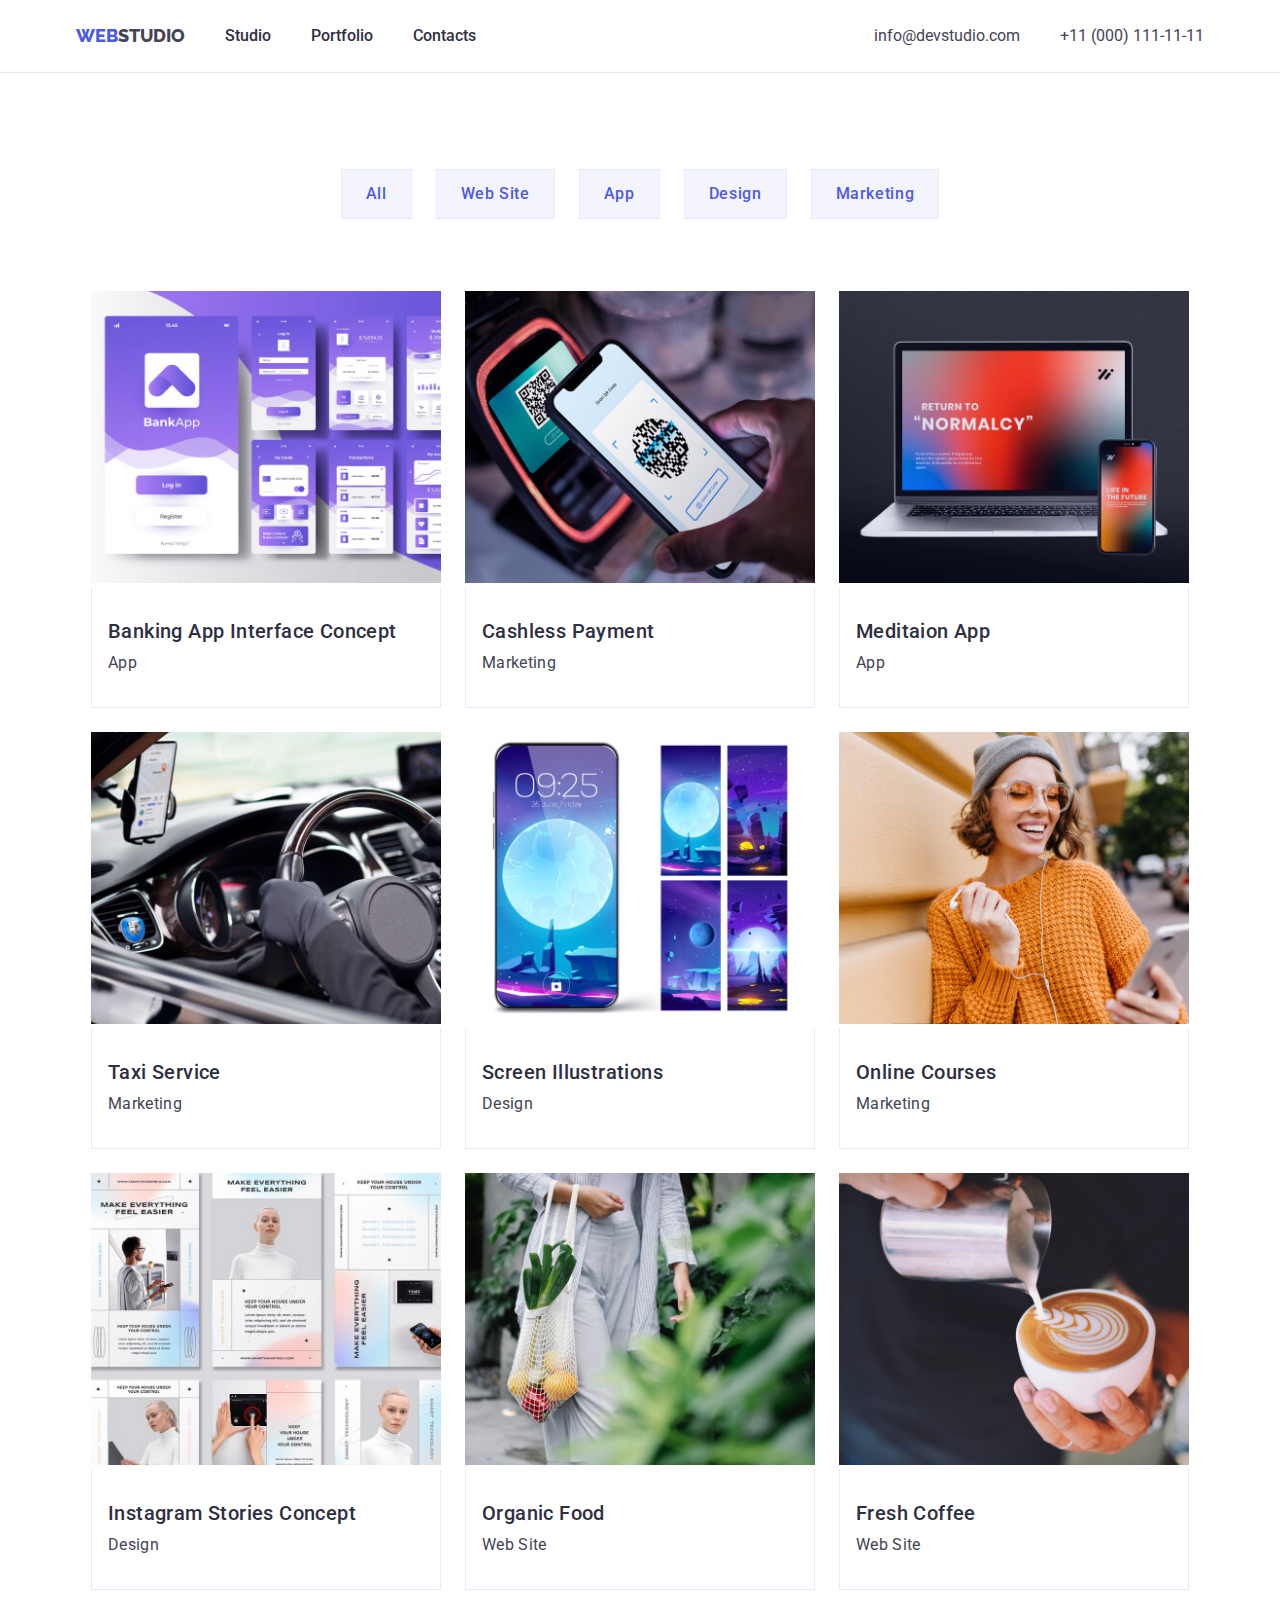
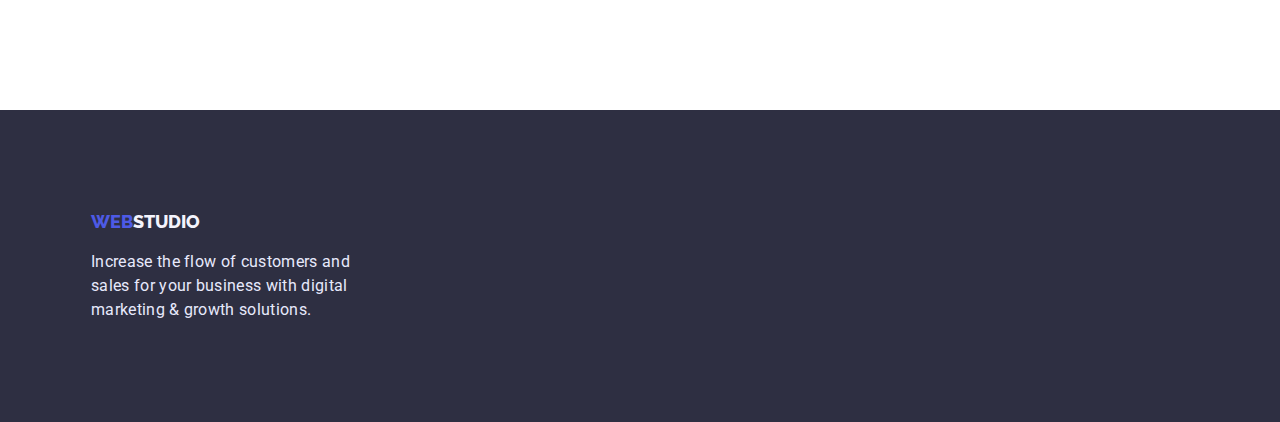
==== commit 7bec03ce: "recommit" ====
--- a/portfolio.html
+++ b/portfolio.html
@@ -19,7 +19,7 @@
   </head>
   <body>
     <!-- шапка -->
-    <header>
+    <header class="header">
       <div class="container flex-header">
         <nav class="navigation">
           <a href="./index.html" class="logo"
@@ -51,7 +51,7 @@
     <main>
       <!-- Перша секція -->
       <section class="filter">
-        <div class="container-filter">
+        <div class="container">
           <ul class="filter-list">
             <li class="item">
               <button type="button" class="filter-button">All</button>
@@ -69,9 +69,7 @@
               <button type="button" class="filter-button">Marketing</button>
             </li>
           </ul>
-        </div>
 
-        <div class="container">
           <ul class="list-content">
             <li class="item-con">
               <a href="">
--- a/css/style.css
+++ b/css/style.css
@@ -6,18 +6,27 @@
     --iris: #4D5AE5;
     --cloud: #F4F4FD;
 }
-ol, ul {
-    list-style: none;
-    margin: 0; 
-    padding-left: 0;
+h1, h2, h3, h4, h5, h6, p, ol, ul {
+    margin: 0;
+    padding: 0;
+    font-weight: normal;
     
   }
   
+  ol, ul {
+    list-style: none;
+  }
+
 a {
     text-decoration: none;
     font-style: normal;
 
 }
+
+img {
+    max-width: 100%;
+    height: auto;
+  }
 
 body {
     font-family: "Roboto", sans-serif;
@@ -39,10 +48,15 @@
 
 /* Header */
 /* Header logo */
+.header {
+    border-bottom: 1px solid #E7E9FC;
+}
+
 .flex-header {
     display: flex;
     align-items: center;
     padding: 24px 0;
+    
     /* outline: 2px solid teal; */
 
 }
@@ -199,10 +213,29 @@
 .info {
 }
 
+.visually-hidden {
+    position: absolute;
+    top: -150%;
+    z-index: -100;
+    width: 0;
+    height: 0;
+    opacity: 0;
+    visibility: hidden;
+    user-select: none;
+    pointer-events: none;
+    cursor: none;
+    margin: 0;
+    padding: 0;
+    overflow: hidden;
+    border: none;
+    outline: none;
+    white-space: nowrap;
+  }
+
 .main-list {
     display: flex;
     padding: 0;
-    margin-top: 120px;
+    padding-top: 120px;
 }
 
 .main-list .item + .item {
@@ -214,6 +247,7 @@
     font-size: 20px;
     line-height: 24px;
     color: var(--navy-blue);
+    margin-bottom: 8px;
 }
 .info-text {
     font-weight: 400;
@@ -226,8 +260,8 @@
 
 /* Section about working */
 .work {
-    margin-top: 120px;
-
+    padding-top: 120px;
+    padding-bottom: 120px;
     
 }
 
@@ -262,8 +296,8 @@
 /* Section Team */
 .team {
     background-color: var(--cloud);
-    margin-top: 120px;
     padding-bottom: 120px;
+    padding-top: 120px;
 }
 .team-main {
     font-weight: 700;
@@ -274,8 +308,8 @@
     margin: 0;
     margin-left: auto;
     margin-right: auto;
-    padding-top: 120px;
-    padding-bottom: 72px;
+    
+    margin-bottom: 72px;
     text-align: center;
     
 }
@@ -291,9 +325,8 @@
     
 }
 
-.team-img {
-    max-width: 100% ;
-    height: auto;
+.team-description {
+    padding: 32px 16px;
 }
 
 .about-team {
@@ -302,7 +335,6 @@
     line-height: 24px;
     letter-spacing: 0.02em;
     color: var(--navy-blue);
-    margin-top: 32px;
     margin-bottom: 8px;
 }
 .team-position {
@@ -311,8 +343,6 @@
     line-height: 24px;
     letter-spacing: 0.02em;
     color: var(--slate);
-    margin-top: 0;
-    margin-bottom: 32px;
 }
 /* /Section Team */
 /* /Main */
@@ -324,7 +354,7 @@
 }
 
 .footer-logo {
-    margin-bottom: 16px;
+    
 
 }
 
@@ -335,16 +365,14 @@
     letter-spacing: 0.02em;
     color: #E7E9FC;
     width: 264px;
+    margin-top: 16px;
 }
 
 /* Portfolio */
 .filter {
-    margin-top: 96px;
-}
-
-.container-filter {
-
-}
+    padding-top: 96px;
+}
+
 
 .filter-list {
     display: flex;
@@ -392,7 +420,7 @@
 
 .item-con {
     flex-basis: calc((100% - 48px) / 3);
-    border: 1px solid #E7E9FC;
+    
 
     
 }
@@ -406,9 +434,12 @@
 }
 
 .description {
-    margin-left: 16px;
-    margin-top: 32px;
-    margin-bottom: 32px;
+    padding-left: 16px;
+    padding-top: 32px;
+    padding-bottom: 32px;
+    border-bottom: 1px solid #E7E9FC;
+    border-left: 1px solid #E7E9FC;
+    border-right: 1px solid #E7E9FC;
 
 }
 
@@ -418,10 +449,7 @@
 }
 
 
-.portfolio-about {
-    margin-top: 0;
-    margin-bottom: 32px;
-}
+
 
 
 .portfolio-info {
